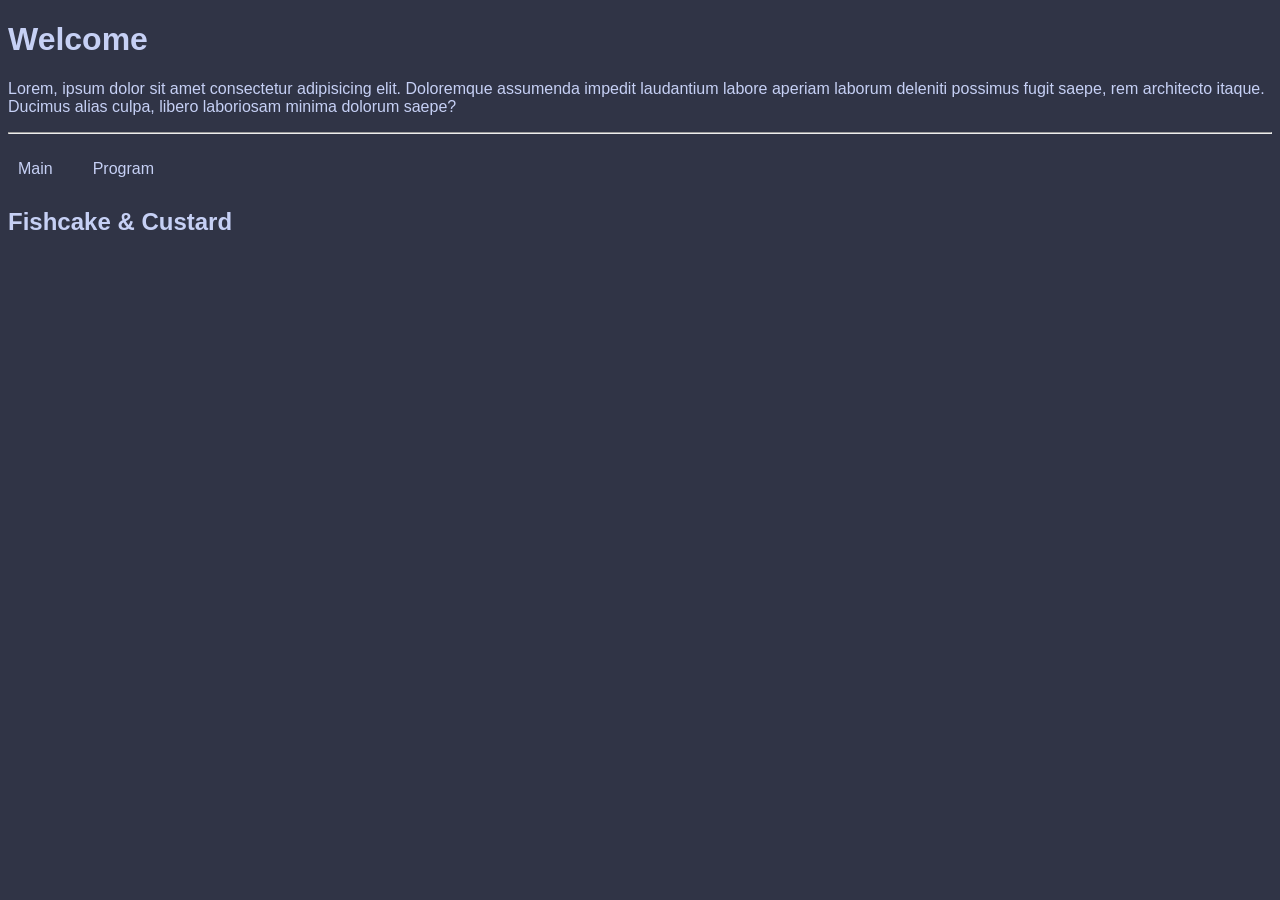
==== index.html @ 473a37a6 "init comming, here goes new websites" ====
<!DOCTYPE html>
<html lang="en">
    <head>
        <meta charset="UTF_8"/>
        <meta
            name="viewport"
            content="width=device-width, initial-scale=1.0"
        />
        <link 
        href="./styles.css" 
        rel="stylesheet"
        />
        <title>WebPrac</title>
    </head>
    <body>
        <header>
            <h1>Welcome</h1>
            <p>Lorem, ipsum dolor sit amet consectetur adipisicing elit. Doloremque assumenda impedit laudantium labore aperiam laborum deleniti possimus fugit saepe, rem architecto itaque. Ducimus alias culpa, libero laboriosam minima dolorum saepe?</p>
        </header>
        <hr>
        <section>
            <nav class="navbar">
                <ol class="main-nav">
                    <!-- Parent Item 1 -->
                    <li class="parent">
                        <a href="#">Main</a>
                        <ol class="dropdown">
                            <li><a href="#">Home</a></li>
                            <li><a href="#">About</a></li>
                        </ol>
                    </li>
                    <!-- Parent Item 1 -->
                    <li class="parent">
                        <a href="#">Program</a>
                        <ol class="dropdown">
                            <li><a href="#">CKB</a></li>
                            <li><a href="#">CKA</a></li>                           
                        </ol>

                    </li>
                </ol>
            </nav>
            <h1>Fishcake & Custard</h1>
        </section>
        <footer>

        </footer>
    </body>
</html>
---- styles.css ----
body {
    background-color: #303446;
    font-family: sans-serif;
}
h1, p {
    color: #c6d0f5;
}

.main-nav {
    display: flex;
    list-style: none;
    padding: 0;
    gap: 20px;
}

.parent a {
    color: #c6d0f5;
    text-decoration: none;
    padding: 10px;
    display: inline-block;
}

.parent {
    position: relative;
}

.dropdown {
    display: none;
    position: absolute;
    background-color: #232634;
    list-style: none;
    top: 100%;
    left: 0;
    min-width: 120px;
    padding: 10px;
    border-radius: 4px;
    box-shadow: 0px 8px 16px rgba(0,0,0,0.3);
}

.dropdown li a {
    color: white;
    padding: 5px 10px;
}

.parent:hover .dropdown {
    display: block;
}

.dropdown li a:hover {
    background-color: #414559;
}
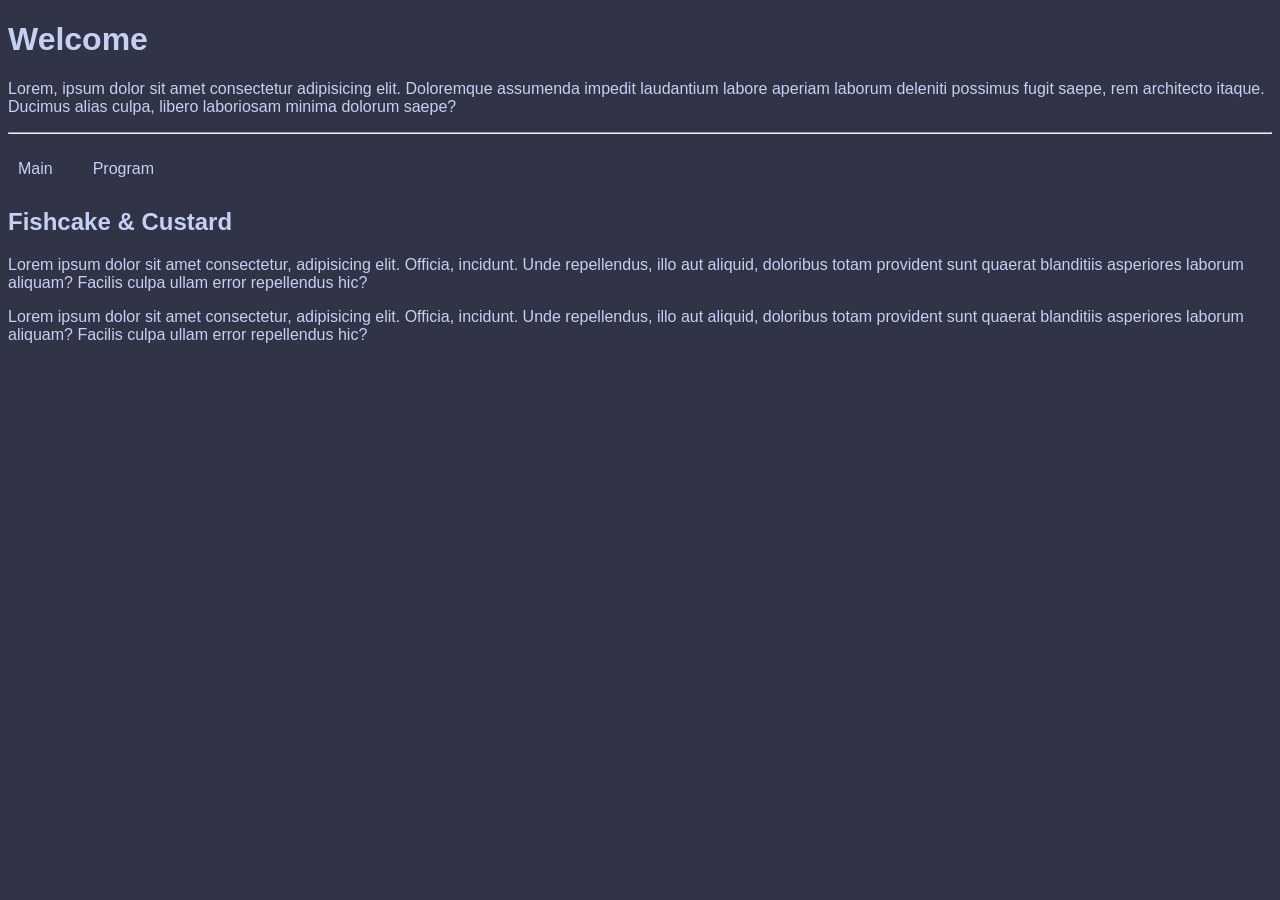
==== commit 5d5013e8: "i added two line of paragraph of lorem in main section on html source code" ====
--- a/index.html
+++ b/index.html
@@ -42,6 +42,14 @@
             </nav>
             <h1>Fishcake & Custard</h1>
         </section>
+        <main>
+            <p>
+                Lorem ipsum dolor sit amet consectetur, adipisicing elit. Officia, incidunt. Unde repellendus, illo aut aliquid, doloribus totam provident sunt quaerat blanditiis asperiores laborum aliquam? Facilis culpa ullam error repellendus hic?
+            </p>
+            <p>
+                Lorem ipsum dolor sit amet consectetur, adipisicing elit. Officia, incidunt. Unde repellendus, illo aut aliquid, doloribus totam provident sunt quaerat blanditiis asperiores laborum aliquam? Facilis culpa ullam error repellendus hic?
+            </p>
+        </main>
         <footer>
 
         </footer>
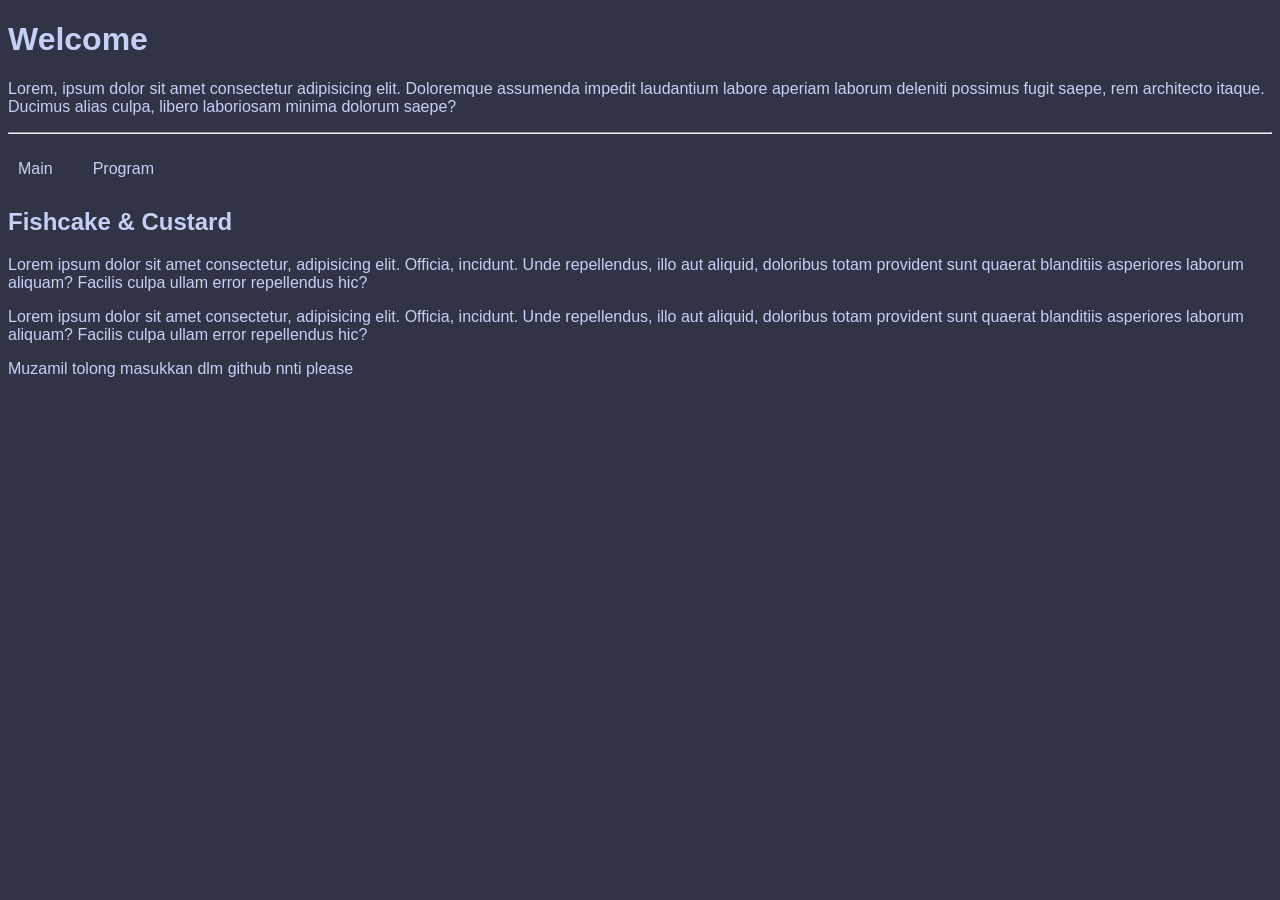
==== commit df07dab6: "here's the web indexes" ====
--- a/index.html
+++ b/index.html
@@ -7,7 +7,7 @@
             content="width=device-width, initial-scale=1.0"
         />
         <link 
-        href="./styles.css" 
+        href="./style.css" 
         rel="stylesheet"
         />
         <title>WebPrac</title>
@@ -23,18 +23,18 @@
                 <ol class="main-nav">
                     <!-- Parent Item 1 -->
                     <li class="parent">
-                        <a href="#">Main</a>
+                        <a href="./main.html">Main</a>
                         <ol class="dropdown">
-                            <li><a href="#">Home</a></li>
-                            <li><a href="#">About</a></li>
+                            <li><a href="./home.html">Home</a></li>
+                            <li><a href="./about.html">About</a></li>
                         </ol>
                     </li>
                     <!-- Parent Item 1 -->
                     <li class="parent">
-                        <a href="#">Program</a>
+                        <a href="./program.html">Program</a>
                         <ol class="dropdown">
-                            <li><a href="#">CKB</a></li>
-                            <li><a href="#">CKA</a></li>                           
+                            <li><a href="./ckb.html">CKB</a></li>
+                            <li><a href="./cka.html">CKA</a></li>                           
                         </ol>
 
                     </li>
@@ -49,6 +49,7 @@
             <p>
                 Lorem ipsum dolor sit amet consectetur, adipisicing elit. Officia, incidunt. Unde repellendus, illo aut aliquid, doloribus totam provident sunt quaerat blanditiis asperiores laborum aliquam? Facilis culpa ullam error repellendus hic?
             </p>
+            <p> Muzamil tolong masukkan dlm github nnti please </p>
         </main>
         <footer>
 
--- a/style.css
+++ b/style.css
@@ -0,0 +1,52 @@
+body {
+    background-color: #303446;
+    font-family: sans-serif;
+}
+h1, p {
+    color: #c6d0f5;
+}
+
+.main-nav {
+    display: flex;
+    list-style: none;
+    padding: 0;
+    gap: 20px;
+}
+
+.parent a {
+    color: #c6d0f5;
+    text-decoration: none;
+    padding: 10px;
+    display: inline-block;
+}
+
+.parent {
+    position: relative;
+}
+
+.dropdown {
+    display: none;
+    position: absolute;
+    background-color: #232634;
+    list-style: none;
+    top: 100%;
+    left: 0;
+    min-width: 120px;
+    padding: 10px;
+    border-radius: 4px;
+    box-shadow: 0px 8px 16px rgba(0,0,0,0.3);
+}
+
+.dropdown li a {
+    color: white;
+    padding: 5px 10px;
+    display: block;
+}
+
+.parent:hover .dropdown {
+    display: block;
+}
+
+.dropdown li a:hover {
+    background-color: #414559;
+}
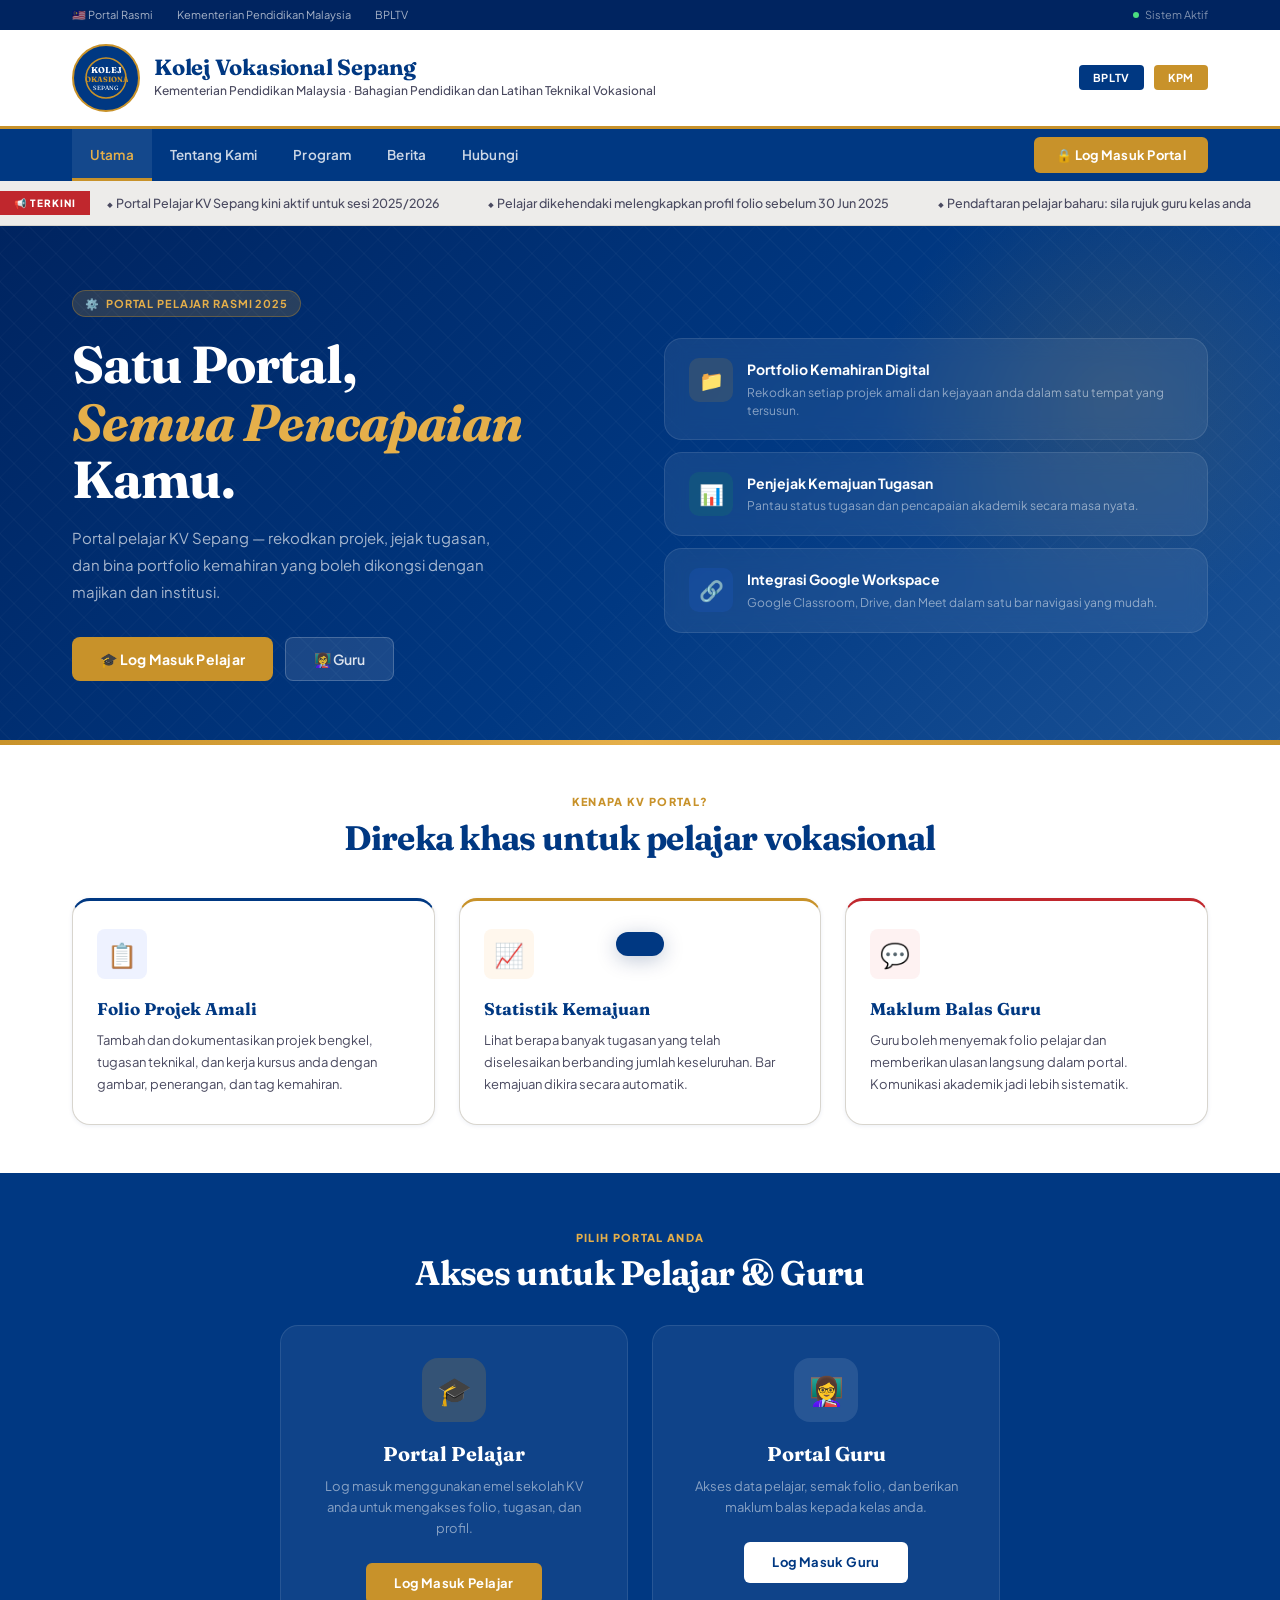
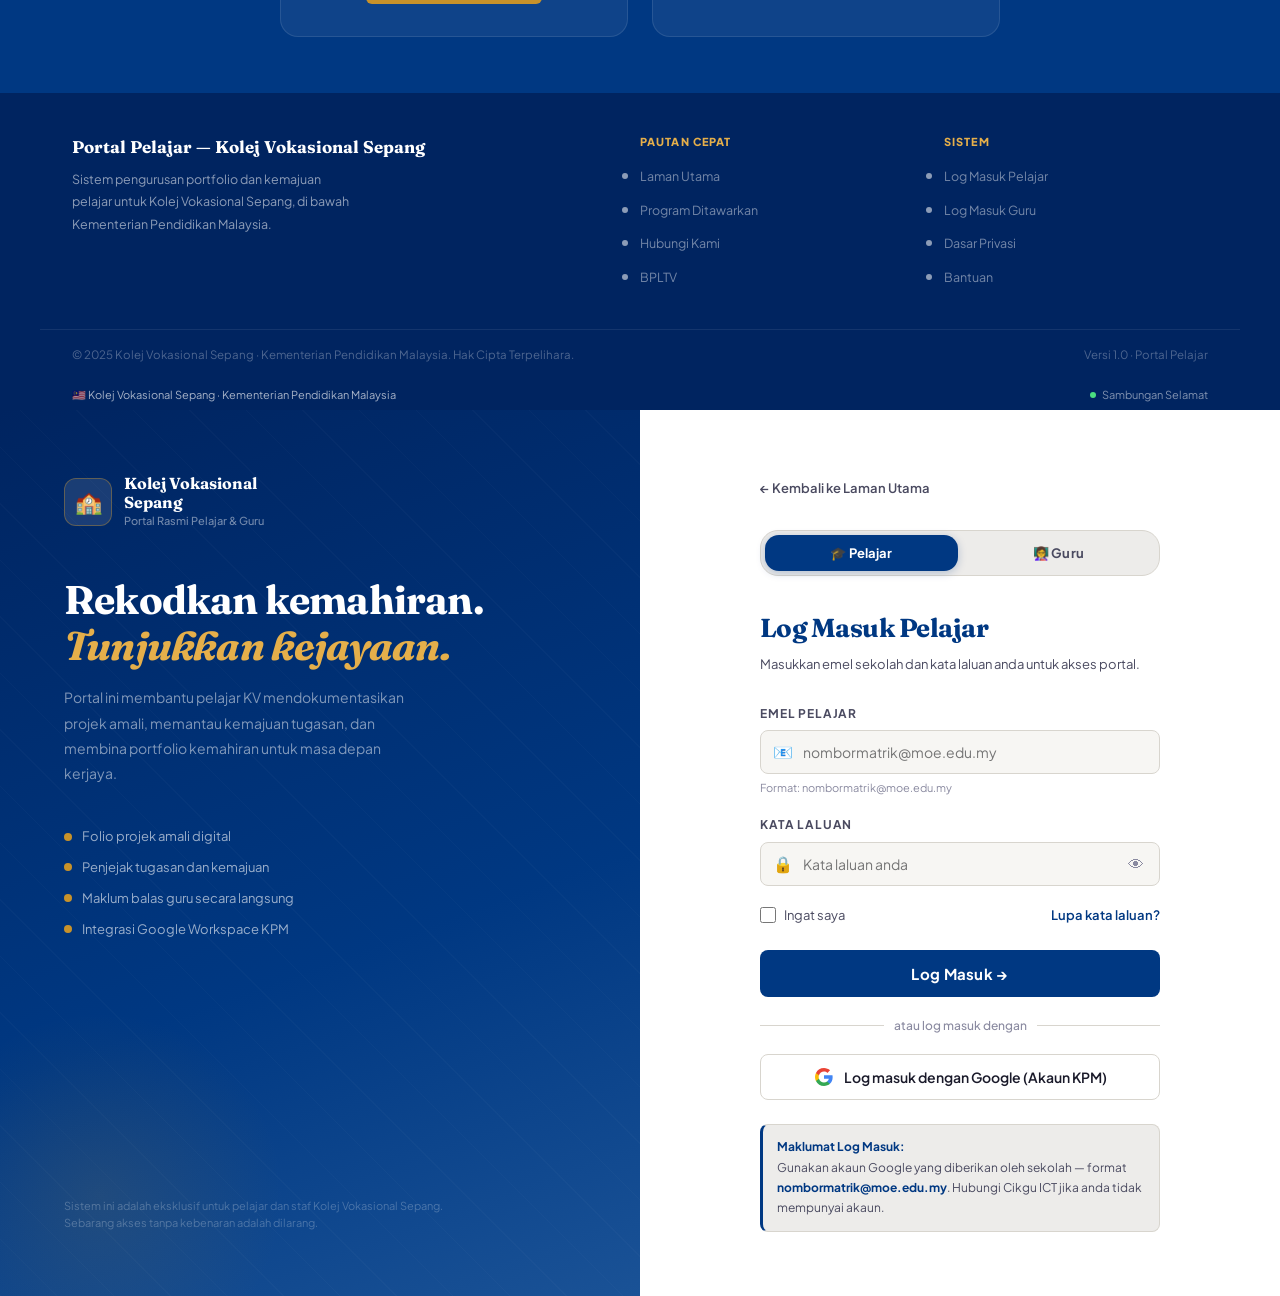
==== commit c3198128: "new index" ====
--- a/index.html
+++ b/index.html
@@ -1,58 +1,1682 @@
 <!DOCTYPE html>
-<html lang="en">
-    <head>
-        <meta charset="UTF_8"/>
-        <meta
-            name="viewport"
-            content="width=device-width, initial-scale=1.0"
-        />
-        <link 
-        href="./style.css" 
-        rel="stylesheet"
-        />
-        <title>WebPrac</title>
-    </head>
-    <body>
-        <header>
-            <h1>Welcome</h1>
-            <p>Lorem, ipsum dolor sit amet consectetur adipisicing elit. Doloremque assumenda impedit laudantium labore aperiam laborum deleniti possimus fugit saepe, rem architecto itaque. Ducimus alias culpa, libero laboriosam minima dolorum saepe?</p>
-        </header>
-        <hr>
-        <section>
-            <nav class="navbar">
-                <ol class="main-nav">
-                    <!-- Parent Item 1 -->
-                    <li class="parent">
-                        <a href="./main.html">Main</a>
-                        <ol class="dropdown">
-                            <li><a href="./home.html">Home</a></li>
-                            <li><a href="./about.html">About</a></li>
-                        </ol>
-                    </li>
-                    <!-- Parent Item 1 -->
-                    <li class="parent">
-                        <a href="./program.html">Program</a>
-                        <ol class="dropdown">
-                            <li><a href="./ckb.html">CKB</a></li>
-                            <li><a href="./cka.html">CKA</a></li>                           
-                        </ol>
-
-                    </li>
-                </ol>
-            </nav>
-            <h1>Fishcake & Custard</h1>
-        </section>
-        <main>
-            <p>
-                Lorem ipsum dolor sit amet consectetur, adipisicing elit. Officia, incidunt. Unde repellendus, illo aut aliquid, doloribus totam provident sunt quaerat blanditiis asperiores laborum aliquam? Facilis culpa ullam error repellendus hic?
-            </p>
-            <p>
-                Lorem ipsum dolor sit amet consectetur, adipisicing elit. Officia, incidunt. Unde repellendus, illo aut aliquid, doloribus totam provident sunt quaerat blanditiis asperiores laborum aliquam? Facilis culpa ullam error repellendus hic?
-            </p>
-            <p> Muzamil tolong masukkan dlm github nnti please </p>
-        </main>
-        <footer>
-
-        </footer>
-    </body>
-</html>+<html lang="ms">
+<head>
+<meta charset="UTF-8">
+<meta name="viewport" content="width=device-width, initial-scale=1.0">
+<title>Portal Pelajar — Kolej Vokasional Sepang</title>
+<link href="https://fonts.googleapis.com/css2?family=Plus+Jakarta+Sans:wght@300;400;500;600;700;800&family=Fraunces:ital,wght@0,300;0,600;0,700;1,300;1,600&display=swap" rel="stylesheet">
+<style>
+/* ════════════════════════════════════════
+   DESIGN TOKENS — KV MOE IDENTITY
+════════════════════════════════════════ */
+:root {
+  --kv-navy:     #003882;
+  --kv-navy-d:   #002460;
+  --kv-navy-l:   #1a5296;
+  --kv-gold:     #C8922A;
+  --kv-gold-l:   #E5AF4A;
+  --kv-red:      #C0272D;
+  --kv-white:    #FFFFFF;
+  --kv-off:      #F7F6F3;
+  --kv-off2:     #EDECEA;
+  --kv-border:   #D8D5CE;
+  --kv-text:     #1A1A2A;
+  --kv-text2:    #4A4A60;
+  --kv-text3:    #8A8AA0;
+  --kv-success:  #16A34A;
+  --kv-error:    #DC2626;
+
+  --r:    12px;
+  --r-sm: 8px;
+  --r-lg: 18px;
+  --shadow-sm: 0 1px 4px rgba(0,56,130,0.08);
+  --shadow:    0 4px 16px rgba(0,56,130,0.10);
+  --shadow-lg: 0 12px 40px rgba(0,56,130,0.15);
+}
+
+/* ════════════════════════════════════════
+   RESET & BASE
+════════════════════════════════════════ */
+*, *::before, *::after { box-sizing: border-box; margin: 0; padding: 0; }
+html { scroll-behavior: smooth; font-size: 16px; }
+body {
+  font-family: 'Plus Jakarta Sans', sans-serif;
+  color: var(--kv-text);
+  background: var(--kv-off);
+  line-height: 1.6;
+  min-height: 100vh;
+  overflow-x: hidden;
+}
+a { color: inherit; text-decoration: none; }
+button { cursor: pointer; border: none; background: none; font-family: inherit; }
+input, select { font-family: inherit; }
+img { max-width: 100%; }
+::-webkit-scrollbar { width: 5px; }
+::-webkit-scrollbar-track { background: var(--kv-off2); }
+::-webkit-scrollbar-thumb { background: var(--kv-border); border-radius: 5px; }
+
+/* ════════════════════════════════════════
+   PAGE SYSTEM
+════════════════════════════════════════ */
+.page { display: none; }
+.page.active { display: block; }
+
+@keyframes fade-up {
+  from { opacity: 0; transform: translateY(18px); }
+  to   { opacity: 1; transform: translateY(0); }
+}
+@keyframes fade-in {
+  from { opacity: 0; }
+  to   { opacity: 1; }
+}
+@keyframes slide-right {
+  from { opacity: 0; transform: translateX(-24px); }
+  to   { opacity: 1; transform: translateX(0); }
+}
+.anim-1 { animation: fade-up 0.5s 0.05s ease both; }
+.anim-2 { animation: fade-up 0.5s 0.15s ease both; }
+.anim-3 { animation: fade-up 0.5s 0.25s ease both; }
+.anim-4 { animation: fade-up 0.5s 0.35s ease both; }
+
+/* ════════════════════════════════════════
+   LANDING PAGE
+════════════════════════════════════════ */
+#pageLanding {
+  min-height: 100vh;
+  background: var(--kv-white);
+}
+
+/* ── GOV TOP BAR ── */
+.gov-bar {
+  background: var(--kv-navy-d);
+  padding: 6px 0;
+}
+.gov-bar-inner {
+  max-width: 1200px;
+  margin: 0 auto;
+  padding: 0 2rem;
+  display: flex;
+  align-items: center;
+  justify-content: space-between;
+}
+.gov-bar-left {
+  display: flex;
+  align-items: center;
+  gap: 1.5rem;
+  font-size: 11px;
+  color: rgba(255,255,255,0.65);
+}
+.gov-bar-left a:hover { color: var(--kv-gold-l); }
+.gov-bar-right {
+  font-size: 11px;
+  color: rgba(255,255,255,0.5);
+  display: flex;
+  align-items: center;
+  gap: 6px;
+}
+.gov-dot {
+  width: 6px; height: 6px;
+  border-radius: 50%;
+  background: #4ade80;
+  animation: blink 2s infinite;
+}
+@keyframes blink {
+  0%,100% { opacity: 1; }
+  50%      { opacity: 0.3; }
+}
+
+/* ── MAIN HEADER ── */
+.site-header {
+  background: var(--kv-white);
+  border-bottom: 3px solid var(--kv-gold);
+  padding: 0;
+}
+.header-inner {
+  max-width: 1200px;
+  margin: 0 auto;
+  padding: 14px 2rem;
+  display: flex;
+  align-items: center;
+  gap: 1.5rem;
+}
+.header-logo-block {
+  display: flex;
+  align-items: center;
+  gap: 14px;
+  flex: 1;
+}
+.kv-crest {
+  width: 68px; height: 68px;
+  background: var(--kv-navy);
+  border-radius: 50%;
+  display: flex;
+  align-items: center;
+  justify-content: center;
+  flex-shrink: 0;
+  border: 2px solid var(--kv-gold);
+}
+.kv-crest svg { width: 44px; height: 44px; }
+.header-title-block { }
+.header-title {
+  font-family: 'Fraunces', serif;
+  font-size: 22px;
+  font-weight: 700;
+  color: var(--kv-navy);
+  line-height: 1.1;
+  letter-spacing: -0.01em;
+}
+.header-subtitle {
+  font-size: 12px;
+  color: var(--kv-text2);
+  margin-top: 2px;
+  font-weight: 500;
+}
+.header-badges {
+  display: flex;
+  align-items: center;
+  gap: 10px;
+  margin-left: auto;
+}
+.header-badge {
+  padding: 4px 14px;
+  border-radius: 4px;
+  font-size: 11px;
+  font-weight: 700;
+  letter-spacing: 0.06em;
+  text-transform: uppercase;
+}
+.badge-navy { background: var(--kv-navy); color: white; }
+.badge-gold { background: var(--kv-gold); color: white; }
+
+/* ── NAV ── */
+.main-nav {
+  background: var(--kv-navy);
+  position: sticky;
+  top: 0;
+  z-index: 90;
+}
+.nav-inner {
+  max-width: 1200px;
+  margin: 0 auto;
+  padding: 0 2rem;
+  display: flex;
+  align-items: stretch;
+  height: 52px;
+}
+.nav-link {
+  display: flex;
+  align-items: center;
+  padding: 0 18px;
+  font-size: 13.5px;
+  font-weight: 600;
+  color: rgba(255,255,255,0.8);
+  letter-spacing: 0.01em;
+  transition: background 0.2s, color 0.2s;
+  white-space: nowrap;
+  position: relative;
+}
+.nav-link:hover,
+.nav-link.active {
+  background: rgba(255,255,255,0.08);
+  color: var(--kv-gold-l);
+}
+.nav-link.active::after {
+  content: '';
+  position: absolute;
+  bottom: 0;
+  left: 0; right: 0;
+  height: 3px;
+  background: var(--kv-gold);
+}
+.nav-spacer { flex: 1; }
+.nav-login-btn {
+  display: flex;
+  align-items: center;
+  gap: 8px;
+  background: var(--kv-gold);
+  color: white;
+  font-size: 13px;
+  font-weight: 700;
+  padding: 0 22px;
+  margin: 8px 0;
+  border-radius: 6px;
+  transition: background 0.2s, transform 0.1s;
+  letter-spacing: 0.02em;
+}
+.nav-login-btn:hover {
+  background: var(--kv-gold-l);
+  transform: translateY(-1px);
+}
+
+/* ── HERO BANNER ── */
+.hero {
+  background: linear-gradient(135deg, var(--kv-navy-d) 0%, var(--kv-navy) 55%, var(--kv-navy-l) 100%);
+  position: relative;
+  overflow: hidden;
+  min-height: 420px;
+  display: flex;
+  align-items: center;
+}
+.hero-pattern {
+  position: absolute;
+  inset: 0;
+  background-image:
+    repeating-linear-gradient(45deg, rgba(255,255,255,0.025) 0, rgba(255,255,255,0.025) 1px, transparent 0, transparent 50%),
+    repeating-linear-gradient(-45deg, rgba(255,255,255,0.015) 0, rgba(255,255,255,0.015) 1px, transparent 0, transparent 50%);
+  background-size: 28px 28px;
+}
+.hero-glow {
+  position: absolute;
+  top: -80px; right: -80px;
+  width: 500px; height: 500px;
+  border-radius: 50%;
+  background: radial-gradient(circle, rgba(200,146,42,0.15) 0%, transparent 65%);
+}
+.hero-inner {
+  position: relative;
+  z-index: 2;
+  max-width: 1200px;
+  margin: 0 auto;
+  padding: 4rem 2rem;
+  display: grid;
+  grid-template-columns: 1fr 1fr;
+  gap: 3rem;
+  align-items: center;
+  width: 100%;
+}
+.hero-left { }
+.hero-kpm-row {
+  display: flex;
+  align-items: center;
+  gap: 10px;
+  margin-bottom: 1.2rem;
+}
+.hero-kpm-badge {
+  display: inline-flex;
+  align-items: center;
+  gap: 6px;
+  background: rgba(200,146,42,0.2);
+  border: 1px solid rgba(200,146,42,0.35);
+  color: var(--kv-gold-l);
+  font-size: 11px;
+  font-weight: 700;
+  padding: 4px 12px;
+  border-radius: 20px;
+  letter-spacing: 0.08em;
+  text-transform: uppercase;
+}
+.hero-h1 {
+  font-family: 'Fraunces', serif;
+  font-size: clamp(32px, 4.5vw, 52px);
+  font-weight: 700;
+  color: white;
+  line-height: 1.1;
+  letter-spacing: -0.02em;
+  margin-bottom: 1rem;
+}
+.hero-h1 em {
+  font-style: italic;
+  color: var(--kv-gold-l);
+}
+.hero-p {
+  font-size: 15px;
+  color: rgba(255,255,255,0.65);
+  line-height: 1.8;
+  max-width: 440px;
+  margin-bottom: 2rem;
+}
+.hero-ctas {
+  display: flex;
+  gap: 12px;
+  flex-wrap: wrap;
+}
+.btn-primary {
+  background: var(--kv-gold);
+  color: white;
+  font-weight: 700;
+  font-size: 14px;
+  padding: 13px 28px;
+  border-radius: var(--r-sm);
+  transition: background 0.2s, transform 0.15s;
+  letter-spacing: 0.02em;
+  display: inline-flex;
+  align-items: center;
+  gap: 8px;
+}
+.btn-primary:hover { background: var(--kv-gold-l); transform: translateY(-2px); }
+.btn-secondary {
+  background: rgba(255,255,255,0.1);
+  color: rgba(255,255,255,0.85);
+  font-weight: 600;
+  font-size: 14px;
+  padding: 12px 28px;
+  border-radius: var(--r-sm);
+  border: 1.5px solid rgba(255,255,255,0.2);
+  transition: background 0.2s, border-color 0.2s;
+}
+.btn-secondary:hover {
+  background: rgba(255,255,255,0.15);
+  border-color: rgba(255,255,255,0.4);
+  color: white;
+}
+.hero-right {
+  display: flex;
+  flex-direction: column;
+  gap: 12px;
+}
+.hero-info-card {
+  background: rgba(255,255,255,0.07);
+  border: 1px solid rgba(255,255,255,0.1);
+  border-radius: var(--r-lg);
+  padding: 1.2rem 1.5rem;
+  backdrop-filter: blur(10px);
+  display: flex;
+  align-items: flex-start;
+  gap: 14px;
+}
+.hic-icon {
+  width: 44px; height: 44px;
+  border-radius: 10px;
+  display: flex; align-items: center; justify-content: center;
+  font-size: 20px;
+  flex-shrink: 0;
+}
+.hic-title {
+  font-size: 14px;
+  font-weight: 700;
+  color: white;
+  margin-bottom: 3px;
+}
+.hic-desc {
+  font-size: 12px;
+  color: rgba(255,255,255,0.5);
+  line-height: 1.5;
+}
+.hero-accent-bar {
+  position: absolute;
+  bottom: 0; left: 0; right: 0;
+  height: 5px;
+  background: linear-gradient(90deg, var(--kv-gold) 0%, var(--kv-gold-l) 50%, var(--kv-gold) 100%);
+}
+
+/* ── ANNOUNCEMENT BAR ── */
+.announcement-bar {
+  background: var(--kv-off2);
+  border-bottom: 1px solid var(--kv-border);
+  padding: 10px 0;
+  display: flex;
+  align-items: center;
+  overflow: hidden;
+}
+.ann-label {
+  background: var(--kv-red);
+  color: white;
+  font-size: 10px;
+  font-weight: 800;
+  letter-spacing: 0.1em;
+  padding: 4px 14px;
+  white-space: nowrap;
+  flex-shrink: 0;
+  margin-right: 1rem;
+  text-transform: uppercase;
+}
+.ann-track { overflow: hidden; flex: 1; }
+.ann-inner {
+  display: flex;
+  gap: 3rem;
+  white-space: nowrap;
+  animation: ticker 28s linear infinite;
+  font-size: 12.5px;
+  color: var(--kv-text2);
+  font-weight: 500;
+}
+@keyframes ticker {
+  0%   { transform: translateX(0); }
+  100% { transform: translateX(-50%); }
+}
+
+/* ── FEATURES STRIP ── */
+.features-section {
+  max-width: 1200px;
+  margin: 3rem auto;
+  padding: 0 2rem;
+}
+.features-heading {
+  text-align: center;
+  margin-bottom: 2.5rem;
+}
+.section-label {
+  font-size: 11px;
+  font-weight: 800;
+  text-transform: uppercase;
+  letter-spacing: 0.12em;
+  color: var(--kv-gold);
+  display: block;
+  margin-bottom: 8px;
+}
+.section-title {
+  font-family: 'Fraunces', serif;
+  font-size: clamp(24px, 3.5vw, 34px);
+  font-weight: 700;
+  color: var(--kv-navy);
+  letter-spacing: -0.02em;
+  line-height: 1.15;
+}
+.features-grid {
+  display: grid;
+  grid-template-columns: repeat(3, 1fr);
+  gap: 1.5rem;
+}
+.feature-card {
+  background: var(--kv-white);
+  border: 1px solid var(--kv-border);
+  border-top: 3px solid var(--kv-navy);
+  border-radius: var(--r-lg);
+  padding: 1.8rem 1.5rem;
+  transition: transform 0.2s, box-shadow 0.2s;
+  box-shadow: var(--shadow-sm);
+}
+.feature-card:hover {
+  transform: translateY(-4px);
+  box-shadow: var(--shadow);
+}
+.feature-card:nth-child(2) { border-top-color: var(--kv-gold); }
+.feature-card:nth-child(3) { border-top-color: var(--kv-red); }
+.fc-icon {
+  width: 50px; height: 50px;
+  border-radius: var(--r-sm);
+  display: flex; align-items: center; justify-content: center;
+  font-size: 24px;
+  margin-bottom: 1rem;
+}
+.fc-title {
+  font-family: 'Fraunces', serif;
+  font-size: 17px;
+  font-weight: 700;
+  color: var(--kv-navy);
+  margin-bottom: 6px;
+}
+.fc-desc {
+  font-size: 13px;
+  color: var(--kv-text2);
+  line-height: 1.7;
+}
+
+/* ── PORTAL ACCESS CARDS ── */
+.portals-section {
+  background: var(--kv-navy);
+  padding: 3.5rem 0;
+  margin-top: 1rem;
+}
+.portals-inner {
+  max-width: 1200px;
+  margin: 0 auto;
+  padding: 0 2rem;
+}
+.portals-heading { text-align: center; margin-bottom: 2rem; }
+.portals-heading .section-title { color: white; }
+.portals-heading .section-label { color: var(--kv-gold-l); }
+.portals-grid {
+  display: grid;
+  grid-template-columns: 1fr 1fr;
+  gap: 1.5rem;
+  max-width: 720px;
+  margin: 0 auto;
+}
+.portal-card {
+  background: rgba(255,255,255,0.06);
+  border: 1px solid rgba(255,255,255,0.1);
+  border-radius: var(--r-lg);
+  padding: 2rem;
+  text-align: center;
+  cursor: pointer;
+  transition: background 0.2s, transform 0.2s, border-color 0.2s;
+}
+.portal-card:hover {
+  background: rgba(255,255,255,0.1);
+  border-color: var(--kv-gold);
+  transform: translateY(-4px);
+}
+.portal-card-icon {
+  width: 64px; height: 64px;
+  border-radius: 16px;
+  margin: 0 auto 1rem;
+  display: flex; align-items: center; justify-content: center;
+  font-size: 28px;
+}
+.portal-card-title {
+  font-family: 'Fraunces', serif;
+  font-size: 20px;
+  font-weight: 700;
+  color: white;
+  margin-bottom: 6px;
+}
+.portal-card-desc {
+  font-size: 13px;
+  color: rgba(255,255,255,0.5);
+  margin-bottom: 1.5rem;
+  line-height: 1.6;
+}
+.portal-card-btn {
+  display: inline-block;
+  padding: 10px 28px;
+  border-radius: 6px;
+  font-size: 13px;
+  font-weight: 700;
+  letter-spacing: 0.03em;
+  transition: transform 0.15s, background 0.15s;
+}
+.portal-card-btn:hover { transform: scale(1.04); }
+.btn-gold { background: var(--kv-gold); color: white; }
+.btn-gold:hover { background: var(--kv-gold-l); }
+.btn-white { background: white; color: var(--kv-navy); }
+.btn-white:hover { background: var(--kv-off); }
+
+/* ── FOOTER ── */
+.site-footer {
+  background: var(--kv-navy-d);
+  color: rgba(255,255,255,0.55);
+  padding: 2.5rem 0 0;
+}
+.footer-inner {
+  max-width: 1200px;
+  margin: 0 auto;
+  padding: 0 2rem;
+  display: grid;
+  grid-template-columns: 2fr 1fr 1fr;
+  gap: 2.5rem;
+  margin-bottom: 2rem;
+}
+.footer-brand h4 {
+  font-family: 'Fraunces', serif;
+  font-size: 17px;
+  font-weight: 700;
+  color: white;
+  margin-bottom: 8px;
+}
+.footer-brand p { font-size: 12.5px; line-height: 1.8; max-width: 280px; }
+.footer-col h5 {
+  font-size: 11px;
+  font-weight: 800;
+  text-transform: uppercase;
+  letter-spacing: 0.1em;
+  color: var(--kv-gold-l);
+  margin-bottom: 12px;
+}
+.footer-col ul li { margin-bottom: 8px; }
+.footer-col ul li a {
+  font-size: 12.5px;
+  color: rgba(255,255,255,0.45);
+  transition: color 0.2s;
+}
+.footer-col ul li a:hover { color: white; }
+.footer-bottom {
+  border-top: 1px solid rgba(255,255,255,0.08);
+  padding: 1rem 2rem;
+  max-width: 1200px;
+  margin: 0 auto;
+  display: flex;
+  justify-content: space-between;
+  align-items: center;
+  font-size: 11.5px;
+  color: rgba(255,255,255,0.3);
+  flex-wrap: wrap;
+  gap: 8px;
+}
+
+/* ════════════════════════════════════════
+   LOGIN PAGE
+════════════════════════════════════════ */
+#pageLogin {
+  min-height: 100vh;
+  background: var(--kv-off);
+  display: flex;
+  flex-direction: column;
+}
+.login-shell {
+  display: grid;
+  grid-template-columns: 1fr 1fr;
+  flex: 1;
+  min-height: calc(100vh - 36px);
+}
+
+/* left panel */
+.login-left {
+  background: linear-gradient(160deg, var(--kv-navy-d) 0%, var(--kv-navy) 60%, var(--kv-navy-l) 100%);
+  padding: clamp(2rem, 5vw, 4rem);
+  display: flex;
+  flex-direction: column;
+  justify-content: space-between;
+  position: relative;
+  overflow: hidden;
+}
+.login-left-pattern {
+  position: absolute;
+  inset: 0;
+  background-image: repeating-linear-gradient(45deg, rgba(255,255,255,0.02) 0, rgba(255,255,255,0.02) 1px, transparent 0, transparent 40px);
+  pointer-events: none;
+}
+.login-left-glow {
+  position: absolute;
+  bottom: -100px; left: -100px;
+  width: 400px; height: 400px;
+  border-radius: 50%;
+  background: radial-gradient(circle, rgba(200,146,42,0.12) 0%, transparent 65%);
+}
+.login-brand {
+  position: relative;
+  z-index: 2;
+}
+.login-brand-logo {
+  display: flex;
+  align-items: center;
+  gap: 12px;
+  margin-bottom: 3rem;
+}
+.lbl-crest {
+  width: 48px; height: 48px;
+  background: rgba(255,255,255,0.1);
+  border: 1.5px solid rgba(200,146,42,0.4);
+  border-radius: 12px;
+  display: flex; align-items: center; justify-content: center;
+  font-size: 22px;
+}
+.lbl-name {
+  font-family: 'Fraunces', serif;
+  font-size: 16px;
+  font-weight: 700;
+  color: white;
+  line-height: 1.2;
+}
+.lbl-sub { font-size: 11px; color: rgba(255,255,255,0.45); font-weight: 500; }
+.login-tagline {
+  font-family: 'Fraunces', serif;
+  font-size: clamp(28px, 4vw, 40px);
+  font-weight: 700;
+  color: white;
+  line-height: 1.15;
+  letter-spacing: -0.02em;
+  margin-bottom: 1rem;
+}
+.login-tagline em { font-style: italic; color: var(--kv-gold-l); }
+.login-tagline-sub {
+  font-size: 14px;
+  color: rgba(255,255,255,0.5);
+  line-height: 1.8;
+  max-width: 360px;
+}
+
+/* feature mini list */
+.login-features {
+  position: relative;
+  z-index: 2;
+  display: flex;
+  flex-direction: column;
+  gap: 10px;
+  margin-top: 2.5rem;
+}
+.lf-item {
+  display: flex;
+  align-items: center;
+  gap: 10px;
+  font-size: 13px;
+  color: rgba(255,255,255,0.6);
+}
+.lf-dot {
+  width: 8px; height: 8px;
+  border-radius: 50%;
+  background: var(--kv-gold);
+  flex-shrink: 0;
+}
+.login-footer-text {
+  position: relative;
+  z-index: 2;
+  font-size: 11px;
+  color: rgba(255,255,255,0.25);
+  margin-top: 3rem;
+}
+
+/* right panel — form */
+.login-right {
+  background: var(--kv-white);
+  padding: clamp(2rem, 5vw, 4rem);
+  display: flex;
+  flex-direction: column;
+  justify-content: center;
+}
+.login-form-wrap {
+  width: 100%;
+  max-width: 400px;
+  margin: 0 auto;
+}
+.login-tabs {
+  display: flex;
+  background: var(--kv-off2);
+  border: 1px solid var(--kv-border);
+  border-radius: var(--r-lg);
+  padding: 4px;
+  gap: 4px;
+  margin-bottom: 2rem;
+}
+.login-tab {
+  flex: 1;
+  padding: 10px;
+  border-radius: calc(var(--r-lg) - 4px);
+  font-size: 13px;
+  font-weight: 700;
+  color: var(--kv-text2);
+  transition: all 0.2s;
+  text-align: center;
+  letter-spacing: 0.01em;
+}
+.login-tab.active {
+  background: var(--kv-navy);
+  color: white;
+  box-shadow: 0 2px 8px rgba(0,56,130,0.25);
+}
+.form-head { margin-bottom: 1.8rem; }
+.form-head h2 {
+  font-family: 'Fraunces', serif;
+  font-size: 26px;
+  font-weight: 700;
+  color: var(--kv-navy);
+  letter-spacing: -0.02em;
+  margin-bottom: 4px;
+}
+.form-head p { font-size: 13px; color: var(--kv-text2); line-height: 1.6; }
+
+/* form fields */
+.field-group {
+  margin-bottom: 1.2rem;
+}
+.field-label {
+  display: block;
+  font-size: 12px;
+  font-weight: 700;
+  color: var(--kv-text2);
+  text-transform: uppercase;
+  letter-spacing: 0.07em;
+  margin-bottom: 7px;
+}
+.field-input-wrap { position: relative; }
+.field-icon {
+  position: absolute;
+  left: 13px;
+  top: 50%;
+  transform: translateY(-50%);
+  font-size: 16px;
+  color: var(--kv-text3);
+  pointer-events: none;
+}
+.field-input {
+  width: 100%;
+  background: var(--kv-off);
+  border: 1.5px solid var(--kv-border);
+  border-radius: var(--r-sm);
+  padding: 12px 14px 12px 42px;
+  font-size: 14px;
+  color: var(--kv-text);
+  transition: border-color 0.2s, background 0.2s, box-shadow 0.2s;
+  outline: none;
+}
+.field-input:focus {
+  border-color: var(--kv-navy);
+  background: white;
+  box-shadow: 0 0 0 3px rgba(0,56,130,0.08);
+}
+.field-input.error { border-color: var(--kv-error); }
+.field-hint {
+  font-size: 11px;
+  color: var(--kv-text3);
+  margin-top: 5px;
+}
+.field-error {
+  font-size: 11px;
+  color: var(--kv-error);
+  margin-top: 5px;
+  display: none;
+}
+.field-error.show { display: block; }
+
+/* password toggle */
+.pass-toggle {
+  position: absolute;
+  right: 12px;
+  top: 50%;
+  transform: translateY(-50%);
+  color: var(--kv-text3);
+  font-size: 16px;
+  cursor: pointer;
+  padding: 4px;
+  transition: color 0.15s;
+}
+.pass-toggle:hover { color: var(--kv-navy); }
+
+/* remember me */
+.remember-row {
+  display: flex;
+  align-items: center;
+  justify-content: space-between;
+  margin-bottom: 1.5rem;
+  font-size: 13px;
+}
+.checkbox-label {
+  display: flex;
+  align-items: center;
+  gap: 8px;
+  color: var(--kv-text2);
+  cursor: pointer;
+}
+.checkbox-label input[type="checkbox"] {
+  width: 16px; height: 16px;
+  accent-color: var(--kv-navy);
+  cursor: pointer;
+}
+.forgot-link {
+  color: var(--kv-navy);
+  font-weight: 600;
+  font-size: 13px;
+  transition: color 0.2s;
+}
+.forgot-link:hover { color: var(--kv-gold); }
+
+/* login button */
+.login-btn {
+  width: 100%;
+  background: var(--kv-navy);
+  color: white;
+  font-family: 'Plus Jakarta Sans', sans-serif;
+  font-size: 15px;
+  font-weight: 700;
+  padding: 14px;
+  border-radius: var(--r-sm);
+  transition: background 0.2s, transform 0.1s;
+  letter-spacing: 0.02em;
+  display: flex;
+  align-items: center;
+  justify-content: center;
+  gap: 8px;
+  position: relative;
+  overflow: hidden;
+}
+.login-btn::after {
+  content: '';
+  position: absolute;
+  inset: 0;
+  background: linear-gradient(90deg, transparent, rgba(255,255,255,0.08), transparent);
+  transform: translateX(-100%);
+  transition: transform 0.4s;
+}
+.login-btn:hover { background: var(--kv-navy-l); transform: translateY(-1px); }
+.login-btn:hover::after { transform: translateX(100%); }
+.login-btn:active { transform: scale(0.99); }
+.login-btn:disabled {
+  background: var(--kv-text3);
+  cursor: not-allowed;
+  transform: none;
+}
+
+/* spinner */
+.spinner {
+  width: 18px; height: 18px;
+  border: 2px solid rgba(255,255,255,0.3);
+  border-top-color: white;
+  border-radius: 50%;
+  animation: spin 0.7s linear infinite;
+  display: none;
+}
+@keyframes spin { to { transform: rotate(360deg); } }
+
+/* divider */
+.or-divider {
+  display: flex;
+  align-items: center;
+  gap: 10px;
+  margin: 1.2rem 0;
+  color: var(--kv-text3);
+  font-size: 12px;
+  font-weight: 500;
+}
+.or-divider::before,
+.or-divider::after {
+  content: '';
+  flex: 1;
+  height: 1px;
+  background: var(--kv-border);
+}
+
+/* google sign in btn */
+.google-btn {
+  width: 100%;
+  background: white;
+  border: 1.5px solid var(--kv-border);
+  border-radius: var(--r-sm);
+  padding: 12px;
+  font-size: 14px;
+  font-weight: 600;
+  color: var(--kv-text);
+  display: flex;
+  align-items: center;
+  justify-content: center;
+  gap: 10px;
+  transition: background 0.2s, border-color 0.2s, transform 0.1s;
+}
+.google-btn:hover {
+  background: var(--kv-off);
+  border-color: var(--kv-navy);
+  transform: translateY(-1px);
+}
+.google-icon {
+  width: 20px; height: 20px;
+  display: flex; align-items: center; justify-content: center;
+  font-size: 18px;
+}
+
+/* info box */
+.login-info-box {
+  background: var(--kv-off2);
+  border: 1px solid var(--kv-border);
+  border-left: 3px solid var(--kv-navy);
+  border-radius: var(--r-sm);
+  padding: 12px 14px;
+  margin-top: 1.5rem;
+  font-size: 12px;
+  color: var(--kv-text2);
+  line-height: 1.7;
+}
+.login-info-box strong { color: var(--kv-navy); }
+
+/* back link */
+.back-to-landing {
+  display: inline-flex;
+  align-items: center;
+  gap: 6px;
+  font-size: 13px;
+  color: var(--kv-text2);
+  font-weight: 600;
+  margin-bottom: 2rem;
+  transition: color 0.2s;
+  cursor: pointer;
+}
+.back-to-landing:hover { color: var(--kv-navy); }
+
+/* ════════════════════════════════════════
+   LOADING OVERLAY
+════════════════════════════════════════ */
+.loading-overlay {
+  display: none;
+  position: fixed;
+  inset: 0;
+  background: rgba(0,36,96,0.92);
+  z-index: 999;
+  flex-direction: column;
+  align-items: center;
+  justify-content: center;
+  gap: 1.2rem;
+}
+.loading-overlay.show { display: flex; }
+.loading-logo {
+  font-family: 'Fraunces', serif;
+  font-size: 28px;
+  font-weight: 700;
+  color: white;
+  letter-spacing: -0.02em;
+}
+.loading-bar-wrap {
+  width: 200px;
+  height: 4px;
+  background: rgba(255,255,255,0.15);
+  border-radius: 4px;
+  overflow: hidden;
+}
+.loading-bar {
+  height: 100%;
+  background: var(--kv-gold);
+  border-radius: 4px;
+  animation: loading-fill 1.4s ease forwards;
+}
+@keyframes loading-fill {
+  from { width: 0; }
+  to   { width: 100%; }
+}
+.loading-text {
+  font-size: 13px;
+  color: rgba(255,255,255,0.5);
+}
+
+/* ════════════════════════════════════════
+   TOAST
+════════════════════════════════════════ */
+.toast {
+  position: fixed;
+  bottom: 1.5rem;
+  left: 50%;
+  transform: translateX(-50%) translateY(80px);
+  background: var(--kv-navy);
+  color: white;
+  padding: 12px 24px;
+  border-radius: 100px;
+  font-size: 13.5px;
+  font-weight: 600;
+  z-index: 1000;
+  transition: transform 0.3s ease;
+  white-space: nowrap;
+  pointer-events: none;
+  display: flex;
+  align-items: center;
+  gap: 8px;
+  box-shadow: 0 4px 20px rgba(0,36,96,0.25);
+}
+.toast.show { transform: translateX(-50%) translateY(0); }
+.toast.error { background: var(--kv-error); }
+.toast.success { background: var(--kv-success); }
+
+/* ════════════════════════════════════════
+   RESPONSIVE
+════════════════════════════════════════ */
+@media (max-width: 900px) {
+  .login-shell { grid-template-columns: 1fr; }
+  .login-left { display: none; }
+  .features-grid { grid-template-columns: 1fr; }
+  .portals-grid { grid-template-columns: 1fr; }
+  .hero-inner { grid-template-columns: 1fr; }
+  .hero-right { display: none; }
+  .footer-inner { grid-template-columns: 1fr; }
+}
+@media (max-width: 600px) {
+  .header-badges { display: none; }
+  .gov-bar-left span:not(:first-child) { display: none; }
+  .nav-link:not(.nav-link:first-child):not(.nav-link:last-child) { display: none; }
+}
+</style>
+</head>
+<body>
+
+<!-- LOADING OVERLAY -->
+<div class="loading-overlay" id="loadingOverlay">
+  <div class="loading-logo">KV Portal</div>
+  <div class="loading-bar-wrap"><div class="loading-bar"></div></div>
+  <div class="loading-text">Mengesahkan maklumat pelajar...</div>
+</div>
+
+<!-- TOAST -->
+<div class="toast" id="toast"></div>
+
+<!-- ══════════════════════════════════════════
+     PAGE 1 — LANDING
+══════════════════════════════════════════ -->
+<div id="pageLanding" class="page active">
+
+  <!-- Gov Bar -->
+  <div class="gov-bar">
+    <div class="gov-bar-inner">
+      <div class="gov-bar-left">
+        <span>🇲🇾 Portal Rasmi</span>
+        <a href="https://www.moe.gov.my" target="_blank">Kementerian Pendidikan Malaysia</a>
+        <a href="https://bpltv.moe.gov.my" target="_blank">BPLTV</a>
+      </div>
+      <div class="gov-bar-right">
+        <div class="gov-dot"></div>
+        Sistem Aktif
+      </div>
+    </div>
+  </div>
+
+  <!-- Header -->
+  <header class="site-header">
+    <div class="header-inner">
+      <div class="header-logo-block">
+        <div class="kv-crest">
+          <svg viewBox="0 0 44 44" fill="none" xmlns="http://www.w3.org/2000/svg">
+            <circle cx="22" cy="22" r="20" stroke="#C8922A" stroke-width="1.5"/>
+            <text x="22" y="17" text-anchor="middle" fill="white" font-family="Fraunces,serif" font-size="8.5" font-weight="700">KOLEJ</text>
+            <text x="22" y="26" text-anchor="middle" fill="#C8922A" font-family="Fraunces,serif" font-size="7.5" font-weight="700">VOKASIONAL</text>
+            <text x="22" y="34" text-anchor="middle" fill="white" font-family="Fraunces,serif" font-size="6">SEPANG</text>
+          </svg>
+        </div>
+        <div class="header-title-block">
+          <div class="header-title">Kolej Vokasional Sepang</div>
+          <div class="header-subtitle">Kementerian Pendidikan Malaysia · Bahagian Pendidikan dan Latihan Teknikal Vokasional</div>
+        </div>
+      </div>
+      <div class="header-badges">
+        <span class="header-badge badge-navy">BPLTV</span>
+        <span class="header-badge badge-gold">KPM</span>
+      </div>
+    </div>
+  </header>
+
+  <!-- Nav -->
+  <nav class="main-nav">
+    <div class="nav-inner">
+      <a class="nav-link active" href="#">Utama</a>
+      <a class="nav-link" href="#">Tentang Kami</a>
+      <a class="nav-link" href="#">Program</a>
+      <a class="nav-link" href="#">Berita</a>
+      <a class="nav-link" href="#">Hubungi</a>
+      <div class="nav-spacer"></div>
+      <button class="nav-login-btn" onclick="goToLogin('student')">
+        🔒 Log Masuk Portal
+      </button>
+    </div>
+  </nav>
+
+  <!-- Announcement Ticker -->
+  <div class="announcement-bar">
+    <div class="ann-label">📢 Terkini</div>
+    <div class="ann-track">
+      <div class="ann-inner">
+        <span>⬥ Portal Pelajar KV Sepang kini aktif untuk sesi 2025/2026</span>
+        <span>⬥ Pelajar dikehendaki melengkapkan profil folio sebelum 30 Jun 2025</span>
+        <span>⬥ Pendaftaran pelajar baharu: sila rujuk guru kelas anda</span>
+        <span>⬥ Portal Pelajar KV Sepang kini aktif untuk sesi 2025/2026</span>
+        <span>⬥ Pelajar dikehendaki melengkapkan profil folio sebelum 30 Jun 2025</span>
+        <span>⬥ Pendaftaran pelajar baharu: sila rujuk guru kelas anda</span>
+      </div>
+    </div>
+  </div>
+
+  <!-- Hero -->
+  <section class="hero">
+    <div class="hero-pattern"></div>
+    <div class="hero-glow"></div>
+    <div class="hero-inner">
+      <div class="hero-left anim-1">
+        <div class="hero-kpm-row">
+          <div class="hero-kpm-badge">
+            <span>⚙️</span> Portal Pelajar Rasmi 2025
+          </div>
+        </div>
+        <h1 class="hero-h1">
+          Satu Portal,<br>
+          <em>Semua Pencapaian</em><br>
+          Kamu.
+        </h1>
+        <p class="hero-p">
+          Portal pelajar KV Sepang — rekodkan projek, jejak tugasan, dan bina portfolio kemahiran yang boleh dikongsi dengan majikan dan institusi.
+        </p>
+        <div class="hero-ctas">
+          <button class="btn-primary" onclick="goToLogin('student')">
+            🎓 Log Masuk Pelajar
+          </button>
+          <button class="btn-secondary" onclick="goToLogin('teacher')">
+            👩‍🏫 Guru
+          </button>
+        </div>
+      </div>
+      <div class="hero-right anim-2">
+        <div class="hero-info-card">
+          <div class="hic-icon" style="background:rgba(200,146,42,0.15);">📁</div>
+          <div>
+            <div class="hic-title">Portfolio Kemahiran Digital</div>
+            <div class="hic-desc">Rekodkan setiap projek amali dan kejayaan anda dalam satu tempat yang tersusun.</div>
+          </div>
+        </div>
+        <div class="hero-info-card">
+          <div class="hic-icon" style="background:rgba(22,163,74,0.15);">📊</div>
+          <div>
+            <div class="hic-title">Penjejak Kemajuan Tugasan</div>
+            <div class="hic-desc">Pantau status tugasan dan pencapaian akademik secara masa nyata.</div>
+          </div>
+        </div>
+        <div class="hero-info-card">
+          <div class="hic-icon" style="background:rgba(37,99,235,0.15);">🔗</div>
+          <div>
+            <div class="hic-title">Integrasi Google Workspace</div>
+            <div class="hic-desc">Google Classroom, Drive, dan Meet dalam satu bar navigasi yang mudah.</div>
+          </div>
+        </div>
+      </div>
+    </div>
+    <div class="hero-accent-bar"></div>
+  </section>
+
+  <!-- Features -->
+  <section class="features-section anim-3">
+    <div class="features-heading">
+      <span class="section-label">Kenapa KV Portal?</span>
+      <div class="section-title">Direka khas untuk pelajar vokasional</div>
+    </div>
+    <div class="features-grid">
+      <div class="feature-card">
+        <div class="fc-icon" style="background:#EEF2FF;">📋</div>
+        <div class="fc-title">Folio Projek Amali</div>
+        <div class="fc-desc">Tambah dan dokumentasikan projek bengkel, tugasan teknikal, dan kerja kursus anda dengan gambar, penerangan, dan tag kemahiran.</div>
+      </div>
+      <div class="feature-card">
+        <div class="fc-icon" style="background:#FFF7ED;">📈</div>
+        <div class="fc-title">Statistik Kemajuan</div>
+        <div class="fc-desc">Lihat berapa banyak tugasan yang telah diselesaikan berbanding jumlah keseluruhan. Bar kemajuan dikira secara automatik.</div>
+      </div>
+      <div class="feature-card">
+        <div class="fc-icon" style="background:#FEF2F2;">💬</div>
+        <div class="fc-title">Maklum Balas Guru</div>
+        <div class="fc-desc">Guru boleh menyemak folio pelajar dan memberikan ulasan langsung dalam portal. Komunikasi akademik jadi lebih sistematik.</div>
+      </div>
+    </div>
+  </section>
+
+  <!-- Portal Cards -->
+  <section class="portals-section anim-4">
+    <div class="portals-inner">
+      <div class="portals-heading">
+        <span class="section-label">Pilih Portal Anda</span>
+        <div class="section-title">Akses untuk Pelajar & Guru</div>
+      </div>
+      <div class="portals-grid">
+        <div class="portal-card" onclick="goToLogin('student')">
+          <div class="portal-card-icon" style="background:rgba(200,146,42,0.2);">🎓</div>
+          <div class="portal-card-title">Portal Pelajar</div>
+          <div class="portal-card-desc">Log masuk menggunakan emel sekolah KV anda untuk mengakses folio, tugasan, dan profil.</div>
+          <span class="portal-card-btn btn-gold">Log Masuk Pelajar</span>
+        </div>
+        <div class="portal-card" onclick="goToLogin('teacher')">
+          <div class="portal-card-icon" style="background:rgba(255,255,255,0.1);">👩‍🏫</div>
+          <div class="portal-card-title">Portal Guru</div>
+          <div class="portal-card-desc">Akses data pelajar, semak folio, dan berikan maklum balas kepada kelas anda.</div>
+          <span class="portal-card-btn btn-white">Log Masuk Guru</span>
+        </div>
+      </div>
+    </div>
+  </section>
+
+  <!-- Footer -->
+  <footer class="site-footer">
+    <div class="footer-inner">
+      <div class="footer-brand">
+        <h4>Portal Pelajar — Kolej Vokasional Sepang</h4>
+        <p>Sistem pengurusan portfolio dan kemajuan pelajar untuk Kolej Vokasional Sepang, di bawah Kementerian Pendidikan Malaysia.</p>
+      </div>
+      <div class="footer-col">
+        <h5>Pautan Cepat</h5>
+        <ul>
+          <li><a href="#">Laman Utama</a></li>
+          <li><a href="#">Program Ditawarkan</a></li>
+          <li><a href="#">Hubungi Kami</a></li>
+          <li><a href="https://bpltv.moe.gov.my" target="_blank">BPLTV</a></li>
+        </ul>
+      </div>
+      <div class="footer-col">
+        <h5>Sistem</h5>
+        <ul>
+          <li><a href="#" onclick="goToLogin('student')">Log Masuk Pelajar</a></li>
+          <li><a href="#" onclick="goToLogin('teacher')">Log Masuk Guru</a></li>
+          <li><a href="#">Dasar Privasi</a></li>
+          <li><a href="#">Bantuan</a></li>
+        </ul>
+      </div>
+    </div>
+    <div class="footer-bottom">
+      <span>© 2025 Kolej Vokasional Sepang · Kementerian Pendidikan Malaysia. Hak Cipta Terpelihara.</span>
+      <span>Versi 1.0 · Portal Pelajar</span>
+    </div>
+  </footer>
+</div>
+
+<!-- ══════════════════════════════════════════
+     PAGE 2 — LOGIN
+══════════════════════════════════════════ -->
+<div id="pageLogin" class="page">
+
+  <!-- Gov bar slim -->
+  <div class="gov-bar">
+    <div class="gov-bar-inner">
+      <div class="gov-bar-left">
+        <span>🇲🇾 Kolej Vokasional Sepang · Kementerian Pendidikan Malaysia</span>
+      </div>
+      <div class="gov-bar-right">
+        <div class="gov-dot"></div>
+        Sambungan Selamat
+      </div>
+    </div>
+  </div>
+
+  <div class="login-shell">
+    <!-- Left Panel -->
+    <div class="login-left">
+      <div class="login-left-pattern"></div>
+      <div class="login-left-glow"></div>
+
+      <div class="login-brand">
+        <div class="login-brand-logo">
+          <div class="lbl-crest">🏫</div>
+          <div>
+            <div class="lbl-name">Kolej Vokasional<br>Sepang</div>
+            <div class="lbl-sub">Portal Rasmi Pelajar & Guru</div>
+          </div>
+        </div>
+        <div class="login-tagline">
+          Rekodkan kemahiran.<br>
+          <em>Tunjukkan kejayaan.</em>
+        </div>
+        <div class="login-tagline-sub">
+          Portal ini membantu pelajar KV mendokumentasikan projek amali, memantau kemajuan tugasan, dan membina portfolio kemahiran untuk masa depan kerjaya.
+        </div>
+        <div class="login-features">
+          <div class="lf-item"><div class="lf-dot"></div>Folio projek amali digital</div>
+          <div class="lf-item"><div class="lf-dot"></div>Penjejak tugasan dan kemajuan</div>
+          <div class="lf-item"><div class="lf-dot"></div>Maklum balas guru secara langsung</div>
+          <div class="lf-item"><div class="lf-dot"></div>Integrasi Google Workspace KPM</div>
+        </div>
+      </div>
+
+      <div class="login-footer-text">
+        Sistem ini adalah eksklusif untuk pelajar dan staf Kolej Vokasional Sepang.<br>
+        Sebarang akses tanpa kebenaran adalah dilarang.
+      </div>
+    </div>
+
+    <!-- Right Panel — Form -->
+    <div class="login-right">
+      <div class="login-form-wrap">
+
+        <div class="back-to-landing" onclick="goToLanding()">
+          ← Kembali ke Laman Utama
+        </div>
+
+        <!-- Tabs -->
+        <div class="login-tabs">
+          <button class="login-tab active" id="tabStudent" onclick="switchLoginTab('student')">🎓 Pelajar</button>
+          <button class="login-tab" id="tabTeacher" onclick="switchLoginTab('teacher')">👩‍🏫 Guru</button>
+        </div>
+
+        <!-- Student Form -->
+        <div id="formStudent">
+          <div class="form-head">
+            <h2>Log Masuk Pelajar</h2>
+            <p>Masukkan emel sekolah dan kata laluan anda untuk akses portal.</p>
+          </div>
+
+          <div class="field-group">
+            <label class="field-label">Emel Pelajar</label>
+            <div class="field-input-wrap">
+              <span class="field-icon">📧</span>
+              <input class="field-input" type="email" id="studentEmail"
+                placeholder="nombormatrik@moe.edu.my"
+                autocomplete="email">
+            </div>
+            <div class="field-hint">Format: nombormatrik@moe.edu.my</div>
+            <div class="field-error" id="emailError">Sila masukkan emel yang sah.</div>
+          </div>
+
+          <div class="field-group">
+            <label class="field-label">Kata Laluan</label>
+            <div class="field-input-wrap">
+              <span class="field-icon">🔒</span>
+              <input class="field-input" type="password" id="studentPass"
+                placeholder="Kata laluan anda"
+                autocomplete="current-password">
+              <span class="pass-toggle" onclick="togglePass('studentPass', this)" title="Tunjuk/Sembunyikan">👁</span>
+            </div>
+            <div class="field-error" id="passError">Kata laluan tidak boleh kosong.</div>
+          </div>
+
+          <div class="remember-row">
+            <label class="checkbox-label">
+              <input type="checkbox" id="rememberMe"> Ingat saya
+            </label>
+            <a class="forgot-link" href="#">Lupa kata laluan?</a>
+          </div>
+
+          <button class="login-btn" id="loginBtn" onclick="doLogin('student')">
+            <div class="spinner" id="loginSpinner"></div>
+            <span id="loginBtnText">Log Masuk →</span>
+          </button>
+
+          <div class="or-divider">atau log masuk dengan</div>
+
+          <button class="google-btn" onclick="doGoogleLogin()">
+            <div class="google-icon">
+              <svg width="18" height="18" viewBox="0 0 18 18" fill="none">
+                <path d="M17.64 9.2c0-.637-.057-1.251-.164-1.84H9v3.481h4.844a4.14 4.14 0 01-1.796 2.716v2.259h2.908c1.702-1.567 2.684-3.875 2.684-6.615z" fill="#4285F4"/>
+                <path d="M9 18c2.43 0 4.467-.806 5.956-2.18l-2.908-2.259c-.806.54-1.837.86-3.048.86-2.344 0-4.328-1.584-5.036-3.711H.957v2.332A8.997 8.997 0 009 18z" fill="#34A853"/>
+                <path d="M3.964 10.71A5.41 5.41 0 013.682 9c0-.593.102-1.17.282-1.71V4.958H.957A8.996 8.996 0 000 9c0 1.452.348 2.827.957 4.042l3.007-2.332z" fill="#FBBC05"/>
+                <path d="M9 3.58c1.321 0 2.508.454 3.44 1.345l2.582-2.58C13.463.891 11.426 0 9 0A8.997 8.997 0 00.957 4.958L3.964 7.29C4.672 5.163 6.656 3.58 9 3.58z" fill="#EA4335"/>
+              </svg>
+            </div>
+            Log masuk dengan Google (Akaun KPM)
+          </button>
+
+          <div class="login-info-box">
+            <strong>Maklumat Log Masuk:</strong><br>
+            Gunakan akaun Google yang diberikan oleh sekolah — format <strong>nombormatrik@moe.edu.my</strong>. Hubungi Cikgu ICT jika anda tidak mempunyai akaun.
+          </div>
+        </div>
+
+        <!-- Teacher Form -->
+        <div id="formTeacher" style="display:none;">
+          <div class="form-head">
+            <h2>Log Masuk Guru</h2>
+            <p>Gunakan emel rasmi KPM untuk mengakses portal pengurusan pelajar.</p>
+          </div>
+
+          <div class="field-group">
+            <label class="field-label">Emel Guru</label>
+            <div class="field-input-wrap">
+              <span class="field-icon">📧</span>
+              <input class="field-input" type="email" id="teacherEmail"
+                placeholder="nama.guru@moe.edu.my"
+                autocomplete="email">
+            </div>
+            <div class="field-hint">Format: nama.guru@moe.edu.my</div>
+          </div>
+
+          <div class="field-group">
+            <label class="field-label">Kata Laluan</label>
+            <div class="field-input-wrap">
+              <span class="field-icon">🔒</span>
+              <input class="field-input" type="password" id="teacherPass"
+                placeholder="Kata laluan anda"
+                autocomplete="current-password">
+              <span class="pass-toggle" onclick="togglePass('teacherPass', this)" title="Tunjuk/Sembunyikan">👁</span>
+            </div>
+          </div>
+
+          <div class="remember-row">
+            <label class="checkbox-label">
+              <input type="checkbox"> Ingat saya
+            </label>
+            <a class="forgot-link" href="#">Lupa kata laluan?</a>
+          </div>
+
+          <button class="login-btn" onclick="doLogin('teacher')">
+            Log Masuk →
+          </button>
+
+          <div class="or-divider">atau</div>
+
+          <button class="google-btn" onclick="doGoogleLogin()">
+            <div class="google-icon">
+              <svg width="18" height="18" viewBox="0 0 18 18" fill="none">
+                <path d="M17.64 9.2c0-.637-.057-1.251-.164-1.84H9v3.481h4.844a4.14 4.14 0 01-1.796 2.716v2.259h2.908c1.702-1.567 2.684-3.875 2.684-6.615z" fill="#4285F4"/>
+                <path d="M9 18c2.43 0 4.467-.806 5.956-2.18l-2.908-2.259c-.806.54-1.837.86-3.048.86-2.344 0-4.328-1.584-5.036-3.711H.957v2.332A8.997 8.997 0 009 18z" fill="#34A853"/>
+                <path d="M3.964 10.71A5.41 5.41 0 013.682 9c0-.593.102-1.17.282-1.71V4.958H.957A8.996 8.996 0 000 9c0 1.452.348 2.827.957 4.042l3.007-2.332z" fill="#FBBC05"/>
+                <path d="M9 3.58c1.321 0 2.508.454 3.44 1.345l2.582-2.58C13.463.891 11.426 0 9 0A8.997 8.997 0 00.957 4.958L3.964 7.29C4.672 5.163 6.656 3.58 9 3.58z" fill="#EA4335"/>
+              </svg>
+            </div>
+            Log masuk dengan Google (Akaun KPM Guru)
+          </button>
+
+          <div class="login-info-box">
+            <strong>Akses Guru:</strong><br>
+            Portal guru membolehkan anda melihat senarai pelajar, semak folio, dan berikan maklum balas. Hubungi pentadbir sistem jika anda menghadapi masalah akses.
+          </div>
+        </div>
+
+      </div>
+    </div>
+  </div>
+</div>
+
+<script>
+// ═══════════════════════════════════
+// DEMO USER DATA (simulated session)
+// In a real system, this comes from a backend/Google OAuth
+// ═══════════════════════════════════
+const DEMO_USERS = {
+  student: {
+    email: 'pelajar@moe.edu.my',
+    pass: 'kvsepang2025',
+    name: 'Ahmad Razif bin Mohd Noor',
+    matric: 'KVS2024001',
+    programme: 'Teknologi Elektrik',
+    level: 'SVM Tahun 3',
+    class: '3 Elektrik A',
+    role: 'student'
+  },
+  teacher: {
+    email: 'cikgu@moe.edu.my',
+    pass: 'guru2025',
+    name: 'Pn. Nor Haslinda bt Hassan',
+    staffId: 'KVS-G-042',
+    subject: 'Teknologi Elektrik',
+    role: 'teacher'
+  }
+};
+
+// ═══════════════════════════════════
+// NAVIGATION
+// ═══════════════════════════════════
+function goToLogin(role) {
+  document.getElementById('pageLanding').classList.remove('active');
+  document.getElementById('pageLogin').classList.add('active');
+  if (role === 'teacher') switchLoginTab('teacher');
+  else switchLoginTab('student');
+  window.scrollTo(0, 0);
+}
+
+function goToLanding() {
+  document.getElementById('pageLogin').classList.remove('active');
+  document.getElementById('pageLanding').classList.add('active');
+  window.scrollTo(0, 0);
+}
+
+function switchLoginTab(role) {
+  document.getElementById('tabStudent').classList.toggle('active', role === 'student');
+  document.getElementById('tabTeacher').classList.toggle('active', role === 'teacher');
+  document.getElementById('formStudent').style.display = role === 'student' ? 'block' : 'none';
+  document.getElementById('formTeacher').style.display = role === 'teacher' ? 'block' : 'none';
+}
+
+// ═══════════════════════════════════
+// LOGIN LOGIC
+// ═══════════════════════════════════
+function doLogin(role) {
+  const emailEl = document.getElementById(role === 'student' ? 'studentEmail' : 'teacherEmail');
+  const passEl  = document.getElementById(role === 'student' ? 'studentPass'  : 'teacherPass');
+  const email   = emailEl.value.trim();
+  const pass    = passEl.value.trim();
+
+  // basic validation
+  let valid = true;
+  if (role === 'student') {
+    const emailErr = document.getElementById('emailError');
+    const passErr  = document.getElementById('passError');
+    emailErr.classList.remove('show');
+    passErr.classList.remove('show');
+    if (!email || !email.includes('@')) { emailErr.classList.add('show'); valid = false; }
+    if (!pass) { passErr.classList.add('show'); valid = false; }
+  }
+  if (!valid) return;
+
+  // show loading
+  const btn = document.getElementById('loginBtn');
+  const spinner = document.getElementById('loginSpinner');
+  const btnText = document.getElementById('loginBtnText');
+  if (btn) {
+    btn.disabled = true;
+    if (spinner) spinner.style.display = 'block';
+    if (btnText) btnText.textContent = 'Mengesahkan...';
+  }
+
+  setTimeout(() => {
+    const user = DEMO_USERS[role];
+    // accept demo credentials OR any @moe.edu.my email for demo
+    const isValid = (email === user.email && pass === user.pass)
+      || (email.endsWith('@moe.edu.my') && pass.length >= 4);
+
+    if (btn) {
+      btn.disabled = false;
+      if (spinner) spinner.style.display = 'none';
+      if (btnText) btnText.textContent = 'Log Masuk →';
+    }
+
+    if (isValid) {
+      // save session
+      sessionStorage.setItem('kvUser', JSON.stringify({
+        ...user,
+        email,
+        loginTime: new Date().toISOString()
+      }));
+      showLoadingThenRedirect(role);
+    } else {
+      showToast('❌ Emel atau kata laluan tidak sah.', 'error');
+      emailEl.classList.add('error');
+    }
+  }, 1200);
+}
+
+function doGoogleLogin() {
+  showToast('🔗 Mengalihkan ke Google Sign-In KPM...', '');
+  // In production: window.location.href = '/auth/google';
+  setTimeout(() => {
+    sessionStorage.setItem('kvUser', JSON.stringify({
+      ...DEMO_USERS.student,
+      loginTime: new Date().toISOString()
+    }));
+    showLoadingThenRedirect('student');
+  }, 1500);
+}
+
+function showLoadingThenRedirect(role) {
+  const overlay = document.getElementById('loadingOverlay');
+  overlay.classList.add('show');
+  setTimeout(() => {
+    overlay.classList.remove('show');
+    // Next phase: will navigate to dashboard
+    // For now, show confirmation
+    showToast('✅ Log masuk berjaya! Dashboard akan dibangunkan dalam Fasa 3.', 'success');
+    // When Phase 3 is ready: goToDashboard();
+  }, 1600);
+}
+
+// ═══════════════════════════════════
+// UTILITIES
+// ═══════════════════════════════════
+function togglePass(inputId, btn) {
+  const inp = document.getElementById(inputId);
+  if (inp.type === 'password') {
+    inp.type = 'text';
+    btn.textContent = '🙈';
+  } else {
+    inp.type = 'password';
+    btn.textContent = '👁';
+  }
+}
+
+let toastTimer;
+function showToast(msg, type) {
+  const t = document.getElementById('toast');
+  t.textContent = msg;
+  t.className = 'toast show' + (type ? ' ' + type : '');
+  clearTimeout(toastTimer);
+  toastTimer = setTimeout(() => t.classList.remove('show'), 3200);
+}
+
+// clear error on input
+document.addEventListener('input', e => {
+  if (e.target.classList.contains('field-input')) {
+    e.target.classList.remove('error');
+  }
+});
+
+// enter key to login
+document.addEventListener('keydown', e => {
+  if (e.key === 'Enter' && document.getElementById('pageLogin').classList.contains('active')) {
+    const activeTab = document.getElementById('tabStudent').classList.contains('active') ? 'student' : 'teacher';
+    doLogin(activeTab);
+  }
+});
+</script>
+</body>
+</html>
